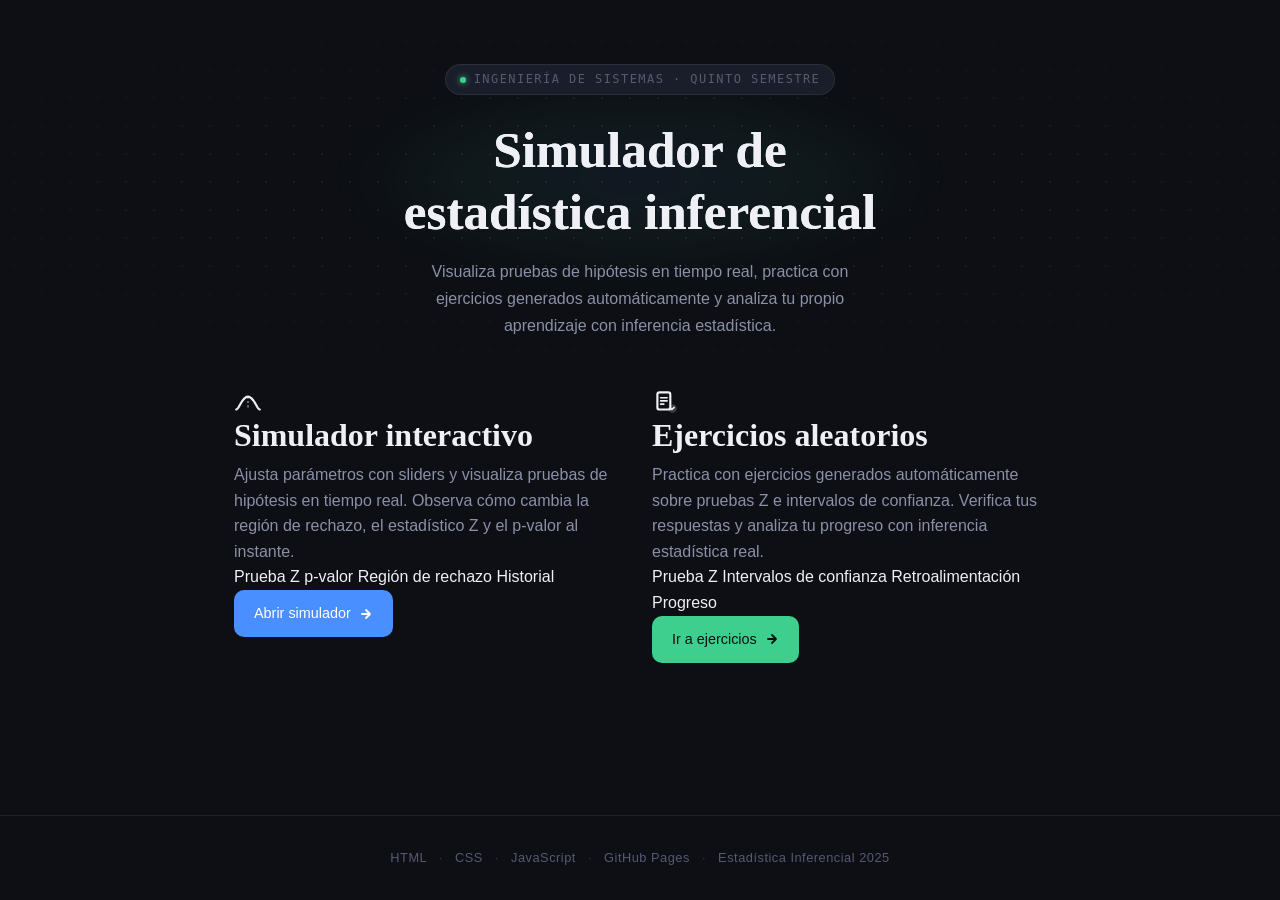
==== index.html @ 239229c5 "Correcion" ====
<!DOCTYPE html>
<html lang="es">
<head>
  <meta charset="UTF-8" />
  <meta name="viewport" content="width=device-width, initial-scale=1.0" />   <!--Para que se adapte a la escala de un telefono -->

  <title>Simulador de Estadística Inferencial</title>
  <meta name="description" content="Simulador interactivo de pruebas de hipótesis y
   generador de ejercicios. Proyecto de estadística inferencial — Ingeniería de Sistemas." /> <!--para navegadores -->
  <link rel="stylesheet" href="css/global.css" />
    <link rel="stylesheet" href="css/index.css" />

</head>
<body>

  <!-- ── Hero ──────────────────────────────────────────────── -->
  <section class="hero">
    <div class="hero__etiqueta">
      Ingeniería de Sistemas · Quinto semestre
    </div>

    <h1 class="hero__titulo">
      Simulador de<br>estadística inferencial
    </h1>

    <p class="hero__subtitulo">
      Visualiza pruebas de hipótesis en tiempo real,
      practica con ejercicios generados automáticamente
      y analiza tu propio aprendizaje con inferencia estadística.
    </p>
  </section>

  <!-- ── Cards ─────────────────────────────────────────────── -->
  <main class="cards-grid">

    <!-- Card 1: Simulador -->
    <article class="card card--azul">
      <div class="card__deco"></div>

      <div class="card__icon">
        <!-- Ícono: distribución normal / campana -->
        <svg viewBox="0 0 26 26" fill="none" xmlns="http://www.w3.org/2000/svg" aria-hidden="true">
          <path
            d="M2 20 C5 20, 7 8, 13 8 C19 8, 21 20, 24 20"
            stroke="currentColor" stroke-width="2"
            stroke-linecap="round" fill="none"
          />
          <line x1="13" y1="8" x2="13" y2="20" stroke="currentColor" stroke-width="1.5" stroke-dasharray="2 2" opacity="0.5"/>
        </svg>
      </div>

      <div class="card__meta">
        <h2 class="card__title">Simulador interactivo</h2>
        <p class="card__desc">
          Ajusta parámetros con sliders y visualiza pruebas de hipótesis
          en tiempo real. Observa cómo cambia la región de rechazo,
          el estadístico Z y el p-valor al instante.
        </p>
      </div>

      <div class="card__tags">
        <span class="tag">Prueba Z</span>
        <span class="tag">p-valor</span>
        <span class="tag">Región de rechazo</span>
        <span class="tag">Historial</span>
      </div>

      <div class="card__btn">
        <a href="html/simulador.html" class="btn btn--primary">
          Abrir simulador
          <svg width="14" height="14" viewBox="0 0 14 14" fill="none" aria-hidden="true">
            <path d="M3 7h8M7 3l4 4-4 4" stroke="currentColor" stroke-width="1.8" stroke-linecap="round" stroke-linejoin="round"/>
          </svg>
        </a>
      </div>
    </article>

    <!-- Card 2: Ejercicios -->
    <article class="card card--verde">
      <div class="card__deco"></div>

      <div class="card__icon">
        <!-- Ícono: lápiz / ejercicio -->
        <svg viewBox="0 0 26 26" fill="none" xmlns="http://www.w3.org/2000/svg" aria-hidden="true">
          <rect x="5" y="4" width="12" height="16" rx="2"
            stroke="currentColor" stroke-width="2" fill="none"/>
          <line x1="8" y1="9"  x2="14" y2="9"  stroke="currentColor" stroke-width="1.5" stroke-linecap="round"/>
          <line x1="8" y1="12" x2="14" y2="12" stroke="currentColor" stroke-width="1.5" stroke-linecap="round"/>
          <line x1="8" y1="15" x2="11" y2="15" stroke="currentColor" stroke-width="1.5" stroke-linecap="round"/>
          <circle cx="19" cy="19" r="4" fill="currentColor" opacity="0.2"/>
          <path d="M17.5 19l1 1 2-2" stroke="currentColor" stroke-width="1.5" stroke-linecap="round" stroke-linejoin="round"/>
        </svg>
      </div>

      <div class="card__meta">
        <h2 class="card__title">Ejercicios aleatorios</h2>
        <p class="card__desc">
          Practica con ejercicios generados automáticamente sobre
          pruebas Z e intervalos de confianza. Verifica tus respuestas
          y analiza tu progreso con inferencia estadística real.
        </p>
      </div>

      <div class="card__tags">
        <span class="tag">Prueba Z</span>
        <span class="tag">Intervalos de confianza</span>
        <span class="tag">Retroalimentación</span>
        <span class="tag">Progreso</span>
      </div>

      <div class="card__btn">
        <a href="html/ejercicios.html" class="btn btn--success">
          Ir a ejercicios
          <svg width="14" height="14" viewBox="0 0 14 14" fill="none" aria-hidden="true">
            <path d="M3 7h8M7 3l4 4-4 4" stroke="currentColor" stroke-width="1.8" stroke-linecap="round" stroke-linejoin="round"/>
          </svg>
        </a>
      </div>
    </article>

  </main>

  <!-- ── Footer ────────────────────────────────────────────── -->
  <footer class="footer">
    HTML <span>·</span> CSS <span>·</span> JavaScript
    <span>·</span> GitHub Pages
    <span>·</span> Estadística Inferencial 2025
  </footer>

</body>
</html>
---- css/global.css ----
:root {
  --bg-base:        #0d0f14;
  --bg-surface:     #13161e;
  --bg-elevated:    #1a1e2a;
  --bg-overlay:     #222636;

  --border-subtle:  rgba(255,255,255,0.07);
  --border-mid:     rgba(255,255,255,0.13);

  --text-primary:   #eef0f6;
  --text-secondary: #8b90a7;
  --text-muted:     #555a72;
  --text-inverse:   #0d0f14;

  --azul:           #4a8fff;
  --azul-dim:       rgba(74,143,255,0.15);
  --azul-hover:     #6aa3ff;

  --verde:          #3ecf8e;
  --verde-dim:      rgba(62,207,142,0.15);
  --verde-hover:    #5dd9a3;

  --acepta:         #3ecf8e;
  --acepta-bg:      rgba(62,207,142,0.12);
  --rechaza:        #f26565;
  --rechaza-bg:     rgba(242,101,101,0.12);
  --neutro-bg:      rgba(139,144,167,0.1);

  --font-display:   'DM Serif Display', Georgia, serif;
  --font-body:      'DM Sans', sans-serif;
  --font-mono:      'DM Mono', monospace;

  --sp-1:  4px;
  --sp-2:  8px;
  --sp-3:  12px;
  --sp-4:  16px;
  --sp-5:  20px;
  --sp-6:  24px;
  --sp-8:  32px;
  --sp-10: 40px;
  --sp-12: 48px;
  --sp-16: 64px;

  --r-sm:  6px;
  --r-md:  10px;
  --r-lg:  16px;
  --r-xl:  24px;

  --shadow-lg:  0 8px 32px rgba(0,0,0,0.55);

  --t: 0.18s ease;
}

*, *::before, *::after {
  box-sizing: border-box;
  margin: 0;
  padding: 0;
}

html {
  -webkit-font-smoothing: antialiased;
  scroll-behavior: smooth;
}

body {
  background-color: var(--bg-base);
  color: var(--text-primary);
  font-family: var(--font-body);
  font-size: 1rem;
  line-height: 1.6;
  min-height: 100vh;
}

img, svg { display: block; max-width: 100%; }
a { color: inherit; text-decoration: none; }
button { cursor: pointer; border: none; background: none; font-family: inherit; }
ul, ol { list-style: none; }

h1, h2, h3, h4 {
  font-family: var(--font-display);
  line-height: 1.2;
}

h1 { font-size: clamp(2rem, 5vw, 3.2rem); }
h2 { font-size: clamp(1.4rem, 3vw, 2rem); }
h3 { font-size: 1.2rem; }

p { color: var(--text-secondary); }

/* Navbar */
.navbar {
  position: sticky;
  top: 0;
  z-index: 100;
  background: var(--bg-base);
  border-bottom: 1px solid var(--border-subtle);
  padding: var(--sp-3) var(--sp-6);
  display: flex;
  align-items: center;
  gap: var(--sp-4);
  backdrop-filter: blur(12px);
}

.navbar__back {
  display: flex;
  align-items: center;
  gap: var(--sp-2);
  color: var(--text-secondary);
  font-size: 0.875rem;
  font-weight: 500;
  padding: var(--sp-1) var(--sp-3);
  border-radius: var(--r-sm);
  transition: color var(--t), background var(--t);
}

.navbar__back:hover {
  color: var(--text-primary);
  background: var(--bg-elevated);
}

.navbar__back svg {
  width: 16px;
  height: 16px;
  display: inline-block;
}

.navbar__title {
  font-size: 0.95rem;
  font-weight: 600;
  color: var(--text-primary);
}

/* Layout */
.container {
  width: 100%;
  max-width: 1100px;
  margin: 0 auto;
  padding: 0 var(--sp-6);
}

.container--narrow {
  max-width: 760px;
}

/* Botones */
.btn {
  display: inline-flex;
  align-items: center;
  justify-content: center;
  gap: var(--sp-2);
  padding: var(--sp-3) var(--sp-5);
  border-radius: var(--r-md);
  font-family: var(--font-body);
  font-size: 0.9rem;
  font-weight: 500;
  transition: all var(--t);
  white-space: nowrap;
}

.btn--primary {
  background: var(--azul);
  color: #fff;
}
.btn--primary:hover {
  background: var(--azul-hover);
  box-shadow: 0 0 20px rgba(74,143,255,0.35);
}

.btn--success {
  background: var(--verde);
  color: var(--text-inverse);
}
.btn--success:hover {
  background: var(--verde-hover);
  box-shadow: 0 0 20px rgba(62,207,142,0.35);
}

.btn--ghost {
  background: transparent;
  color: var(--text-secondary);
  border: 1px solid var(--border-mid);
}
.btn--ghost:hover {
  color: var(--text-primary);
  background: var(--bg-elevated);
}

.btn:disabled {
  opacity: 0.4;
  cursor: not-allowed;
  pointer-events: none;
}

/* Range */
input[type="range"] {
  -webkit-appearance: none;
  appearance: none;
  width: 100%;
  height: 4px;
  background: var(--bg-overlay);
  border-radius: 99px;
  outline: none;
  cursor: pointer;
}

input[type="range"]::-webkit-slider-thumb {
  -webkit-appearance: none;
  appearance: none;
  width: 18px;
  height: 18px;
  background: var(--azul);
  border-radius: 50%;
  box-shadow: 0 0 0 3px var(--azul-dim);
  transition: box-shadow var(--t);
}

input[type="range"]::-webkit-slider-thumb:hover {
  box-shadow: 0 0 0 5px var(--azul-dim);
}

input[type="range"]::-moz-range-thumb {
  width: 18px;
  height: 18px;
  background: var(--azul);
  border-radius: 50%;
  border: none;
  box-shadow: 0 0 0 3px var(--azul-dim);
}

/* Divisor */
.divider {
  height: 1px;
  background: var(--border-subtle);
  margin: var(--sp-6) 0;
}

/* Footer */
.footer {
  text-align: center;
  padding: var(--sp-8) var(--sp-6);
  color: var(--text-muted);
  font-size: 0.8rem;
  letter-spacing: 0.04em;
  border-top: 1px solid var(--border-subtle);
  margin-top: auto;
}

.footer span {
  opacity: 0.5;
  margin: 0 var(--sp-2);
}
---- css/index.css ----
body {
      display: flex;   /* vertical*/
      flex-direction: column;
      min-height: 100vh; /*Hace que el body tenga como altura mínima el 100% de la ventana del navegador. */
    }

    /* Hero -------------------------------------------------- */
    .hero {
      padding: var(--sp-16) var(--sp-6) var(--sp-12);
      text-align: center; 
      position: relative; /*Hace que el elemento pueda servir como referencia para elementos posicionados dentro de él.*/
      overflow: hidden; /*Oculta cualquier contenido que se salga del tamaño del contenedor.*/
    }

    /* Fondo decorativo: rejilla de puntos sutil */
    .hero::before {  /* crea una capa falsa sobre .hero*/
      content: ''; /*Obligatorio en sub elementos, si esgtabn basios simplemente no aparecen */
      position: absolute;  /*Hace que el elemento pueda colocarse libremente dentro de .hero.*/
      inset: 0; /*Todo el tamaño en el contenedor */
      background-image:
        radial-gradient(circle, rgba(255,255,255,0.06) 1px, transparent 1px); /* fondo de puntos */
      background-size: 28px 28px; /* se repite este cierto tiempo */
      pointer-events: none; /* ignorara todos los cliks y/o eventos */
      mask-image: radial-gradient(ellipse 80% 60% at 50% 50%, black 30%, transparent 100%); /* crea elipse con tamaño centrada que se ve en el centro y se transparentan */
    }

    /* Halos de color detrás del título */
    .hero::after {
      content: '';
      position: absolute;
      top: 20%;
      transform: translateX(-50%);
      width: 600px;
      height: 200px;
      background: radial-gradient(
        ellipse at center,
        rgba(74,143,255,0.08) 0%,
        rgba(62,207,142,0.05) 45%,
        transparent 70%
      );
      pointer-events: none;
      filter: blur(20px); /* difumina */
    }

    .hero__etiqueta {
      display: inline-flex; /* solo ocupa lo necesario*/
      align-items: center;
      gap: var(--sp-2);
      font-family: var(--font-mono);
      font-size: 0.75rem;
      letter-spacing: 0.12em; /*separa letras */
      text-transform: uppercase; /*mayuscukla transofmra*/
      color: var(--text-muted);
      background: var(--bg-elevated);
      border: 1px solid var(--border-subtle);
      padding: 5px 14px;
      border-radius: 99px;
      margin-bottom: var(--sp-6);
      position: relative;
      z-index: 1; /*lo coloca ensima */
    }

    .hero__etiqueta::before { /* Crea un elemento falso antes del texto*/
      content: '';
      width: 6px;
      height: 6px;
      background: var(--verde);
      border-radius: 50%;
      box-shadow: 0 0 6px var(--verde);
      animation: pulso 2.4s ease-in-out infinite;  /*suave;rapido;suave*/
    }

    @keyframes pulso {
      0%, 100% { opacity: 1; }
      50%       { opacity: 0.3; }
    }

    .hero__titulo {
      position: relative;
      z-index: 1; 
      margin-bottom: var(--sp-4);
      /* Efecto de texto con gradiente sutil */
      background: var(--text-primary);
      background-clip: text; /*aplica el color a el text y no al componente */
    }

    
.hero__subtitulo {
  position: relative;
  z-index: 1;
  font-size: 1rem; /*1rem = 16px*/
  color: var(--text-secondary);
  max-width: 480px;
  margin: 0 auto; /*isz dere automatico */ 
  line-height: 1.7; /* Espacio entre líneas.*/
    animation: aparecer 0.5s ease/*Empieza y termina suave.*/ 0.18s both; /*Evita glitches visuales.*/

}
 @keyframes aparecer {
  from { opacity: 0; transform: translateY(12px); } /*inicial*/
  to   { opacity: 1; transform: translateY(0); } /*final*/
}


/* ── Cards grid ──────────────────────────────────────────── */
.cards-grid {
  display: grid;
  grid-template-columns: 1fr 1fr;/*Define las columnas. fracccion espacio disponible */
  gap: var(--sp-6);
  max-width: 860px;
  margin: 0 auto;
  padding: 0 var(--sp-6) var(--sp-16); /* arriba lados abajo */
}
 
.card {
  animation: subirCard 0.55s ease both;
}
 
.card:nth-child(1) { animation-delay: 0.08s; } /*Selecciona el PRIMER hijo.*/
.card:nth-child(2) { animation-delay: 0.18s; }
 
@keyframes subirCard {
  from { opacity: 0; transform: translateY(20px); }
  to   { opacity: 1; transform: translateY(0); }
}
 
.card__icon svg { width: 28px; height: 28px; }
 
.card__meta {
  display: flex;
  flex-direction: column;
  gap: var(--sp-2);
}
 
/* ── Responsive ──────────────────────────────────────────── */
@media (max-width: 640px) {  /* adapta a telefonos */ /*probar*/
  .cards-grid {
    grid-template-columns: 1fr;
    padding: 0 var(--sp-4) var(--sp-10);
  }
 
  .hero {
    padding: var(--sp-10) var(--sp-4) var(--sp-8);
  }
}
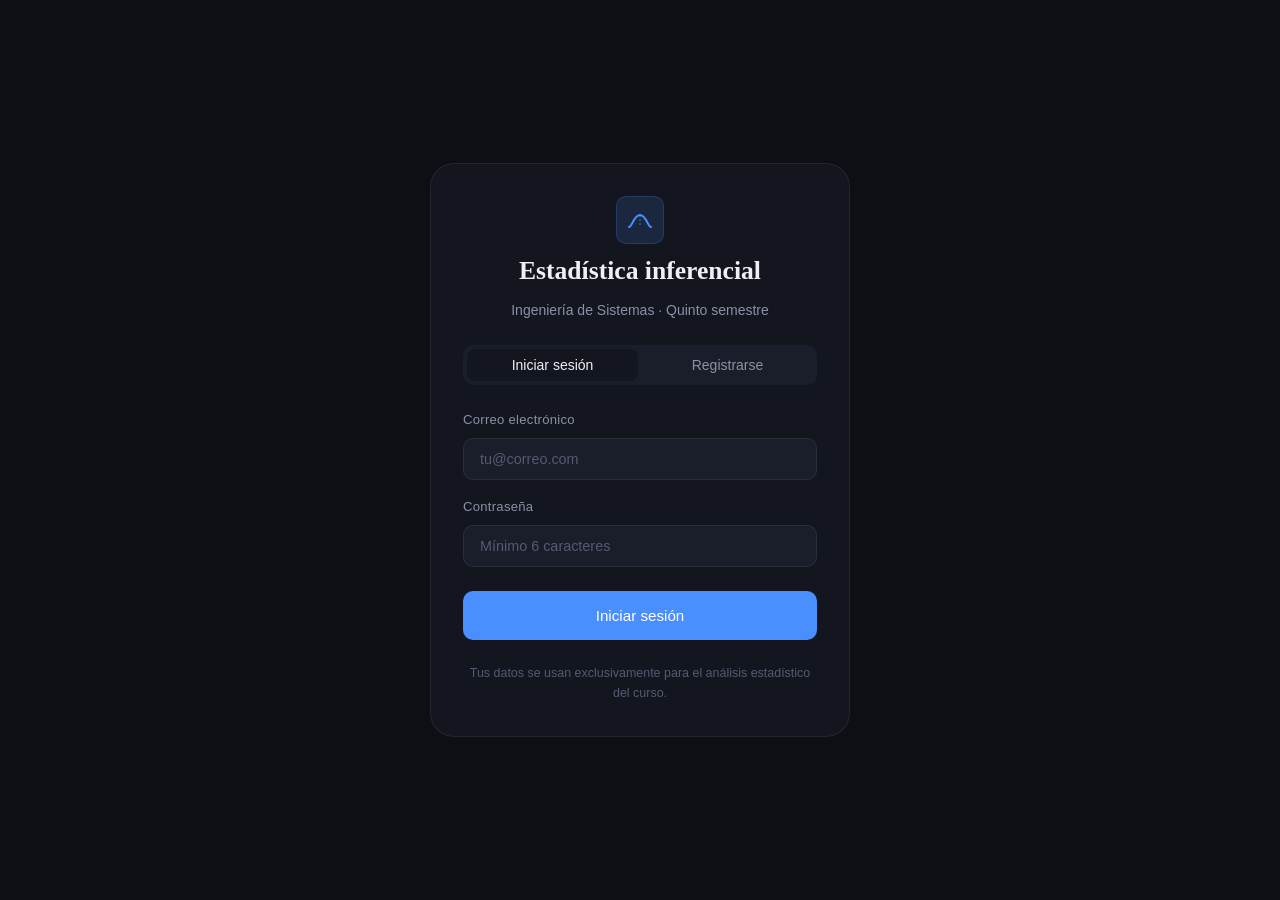
==== commit 868df246: "Se actualiza el registro, se agrega un login y un registro, asi como se activa una base de datos onl" ====
--- a/index.html
+++ b/index.html
@@ -2,130 +2,96 @@
 <html lang="es">
 <head>
   <meta charset="UTF-8" />
-  <meta name="viewport" content="width=device-width, initial-scale=1.0" />   <!--Para que se adapte a la escala de un telefono -->
-
-  <title>Simulador de Estadística Inferencial</title>
-  <meta name="description" content="Simulador interactivo de pruebas de hipótesis y
-   generador de ejercicios. Proyecto de estadística inferencial — Ingeniería de Sistemas." /> <!--para navegadores -->
+  <meta name="viewport" content="width=device-width, initial-scale=1.0" />
+  <title>Iniciar sesión — Estadística Inferencial</title>
   <link rel="stylesheet" href="css/global.css" />
-    <link rel="stylesheet" href="css/index.css" />
-
+  <link rel="stylesheet" href="css/index.css" />
 </head>
 <body>
 
-  <!-- ── Hero ──────────────────────────────────────────────── -->
-  <section class="hero">
-    <div class="hero__etiqueta">
-      Ingeniería de Sistemas · Quinto semestre
+  <!-- ── Card principal ──────────────────────────────────────── -->
+  <div class="login-card">
+
+    <!-- Cabecera: ícono + título -->
+    <div class="login-card__header">
+      <div class="login-card__icono">
+        <!-- Ícono: distribución normal / campana -->
+        <svg width="26" height="26" viewBox="0 0 26 26" fill="none" aria-hidden="true">
+          <path d="M2 20 C5 20, 7 8, 13 8 C19 8, 21 20, 24 20"
+            stroke="currentColor" stroke-width="2" stroke-linecap="round"/>
+          <line x1="13" y1="8" x2="13" y2="20"
+            stroke="currentColor" stroke-width="1.5" stroke-dasharray="2 2" opacity="0.5"/>
+        </svg>
+      </div>
+      <h1 class="login-card__titulo">Estadística inferencial</h1>
+      <p class="login-card__subtitulo">Ingeniería de Sistemas · Quinto semestre</p>
     </div>
 
-    <h1 class="hero__titulo">
-      Simulador de<br>estadística inferencial
-    </h1>
+    <!-- Toggle: cambia entre login y registro -->
+    <div class="login-toggle">
+      <button class="login-toggle__btn activo" id="btn-modo-login"
+              onclick="cambiarModo('login')">
+        Iniciar sesión
+      </button>
+      <button class="login-toggle__btn" id="btn-modo-registro"
+              onclick="cambiarModo('registro')">
+        Registrarse
+      </button>
+    </div>
 
-    <p class="hero__subtitulo">
-      Visualiza pruebas de hipótesis en tiempo real,
-      practica con ejercicios generados automáticamente
-      y analiza tu propio aprendizaje con inferencia estadística.
-    </p>
-  </section>
+    <!-- Campos del formulario -->
+    <div class="login-campos">
 
-  <!-- ── Cards ─────────────────────────────────────────────── -->
-  <main class="cards-grid">
-
-    <!-- Card 1: Simulador -->
-    <article class="card card--azul">
-      <div class="card__deco"></div>
-
-      <div class="card__icon">
-        <!-- Ícono: distribución normal / campana -->
-        <svg viewBox="0 0 26 26" fill="none" xmlns="http://www.w3.org/2000/svg" aria-hidden="true">
-          <path
-            d="M2 20 C5 20, 7 8, 13 8 C19 8, 21 20, 24 20"
-            stroke="currentColor" stroke-width="2"
-            stroke-linecap="round" fill="none"
-          />
-          <line x1="13" y1="8" x2="13" y2="20" stroke="currentColor" stroke-width="1.5" stroke-dasharray="2 2" opacity="0.5"/>
-        </svg>
+      <!-- Campo nombre: solo visible en modo registro -->
+      <div class="campo-grupo" id="campo-nombre" style="display:none;">
+        <label for="input-nombre">Nombre completo</label>
+        <input type="text" id="input-nombre"
+               placeholder="Ej: Juan Pérez" autocomplete="name" />
       </div>
 
-      <div class="card__meta">
-        <h2 class="card__title">Simulador interactivo</h2>
-        <p class="card__desc">
-          Ajusta parámetros con sliders y visualiza pruebas de hipótesis
-          en tiempo real. Observa cómo cambia la región de rechazo,
-          el estadístico Z y el p-valor al instante.
-        </p>
+      <!-- Campo código: solo visible en modo registro -->
+      <div class="campo-grupo" id="campo-codigo" style="display:none;">
+        <label for="input-codigo">Código estudiantil</label>
+        <input type="text" id="input-codigo"
+               placeholder="Ej: 2023115089" autocomplete="off" />
       </div>
 
-      <div class="card__tags">
-        <span class="tag">Prueba Z</span>
-        <span class="tag">p-valor</span>
-        <span class="tag">Región de rechazo</span>
-        <span class="tag">Historial</span>
+      <!-- Email: siempre visible -->
+      <div class="campo-grupo">
+        <label for="input-email">Correo electrónico</label>
+        <input type="email" id="input-email"
+               placeholder="tu@correo.com" autocomplete="email" />
       </div>
 
-      <div class="card__btn">
-        <a href="html/simulador.html" class="btn btn--primary">
-          Abrir simulador
-          <svg width="14" height="14" viewBox="0 0 14 14" fill="none" aria-hidden="true">
-            <path d="M3 7h8M7 3l4 4-4 4" stroke="currentColor" stroke-width="1.8" stroke-linecap="round" stroke-linejoin="round"/>
-          </svg>
-        </a>
-      </div>
-    </article>
-
-    <!-- Card 2: Ejercicios -->
-    <article class="card card--verde">
-      <div class="card__deco"></div>
-
-      <div class="card__icon">
-        <!-- Ícono: lápiz / ejercicio -->
-        <svg viewBox="0 0 26 26" fill="none" xmlns="http://www.w3.org/2000/svg" aria-hidden="true">
-          <rect x="5" y="4" width="12" height="16" rx="2"
-            stroke="currentColor" stroke-width="2" fill="none"/>
-          <line x1="8" y1="9"  x2="14" y2="9"  stroke="currentColor" stroke-width="1.5" stroke-linecap="round"/>
-          <line x1="8" y1="12" x2="14" y2="12" stroke="currentColor" stroke-width="1.5" stroke-linecap="round"/>
-          <line x1="8" y1="15" x2="11" y2="15" stroke="currentColor" stroke-width="1.5" stroke-linecap="round"/>
-          <circle cx="19" cy="19" r="4" fill="currentColor" opacity="0.2"/>
-          <path d="M17.5 19l1 1 2-2" stroke="currentColor" stroke-width="1.5" stroke-linecap="round" stroke-linejoin="round"/>
-        </svg>
+      <!-- Contraseña: siempre visible -->
+      <div class="campo-grupo">
+        <label for="input-password">Contraseña</label>
+        <input type="password" id="input-password"
+               placeholder="Mínimo 6 caracteres" autocomplete="current-password" />
       </div>
 
-      <div class="card__meta">
-        <h2 class="card__title">Ejercicios aleatorios</h2>
-        <p class="card__desc">
-          Practica con ejercicios generados automáticamente sobre
-          pruebas Z e intervalos de confianza. Verifica tus respuestas
-          y analiza tu progreso con inferencia estadística real.
-        </p>
-      </div>
+    </div>
 
-      <div class="card__tags">
-        <span class="tag">Prueba Z</span>
-        <span class="tag">Intervalos de confianza</span>
-        <span class="tag">Retroalimentación</span>
-        <span class="tag">Progreso</span>
-      </div>
+    <!-- Mensaje de error (auth.js lo muestra si algo falla) -->
+    <div class="login-error" id="login-error"></div>
 
-      <div class="card__btn">
-        <a href="html/ejercicios.html" class="btn btn--success">
-          Ir a ejercicios
-          <svg width="14" height="14" viewBox="0 0 14 14" fill="none" aria-hidden="true">
-            <path d="M3 7h8M7 3l4 4-4 4" stroke="currentColor" stroke-width="1.8" stroke-linecap="round" stroke-linejoin="round"/>
-          </svg>
-        </a>
-      </div>
-    </article>
+    <!-- Mensaje de éxito (auth.js lo muestra al registrarse) -->
+    <div class="login-exito" id="login-exito"></div>
 
-  </main>
+    <!-- Botón principal: su texto cambia según el modo -->
+    <button class="btn btn--primary" id="btn-submit" onclick="submitFormulario()">
+      Iniciar sesión
+    </button>
 
-  <!-- ── Footer ────────────────────────────────────────────── -->
-  <footer class="footer">
-    HTML <span>·</span> CSS <span>·</span> JavaScript
-    <span>·</span> GitHub Pages
-    <span>·</span> Estadística Inferencial 2025
-  </footer>
+    <!-- Footer informativo -->
+    <p class="login-card__footer">
+      Tus datos se usan exclusivamente para el análisis estadístico del curso.
+    </p>
+
+  </div>
+
+  <!-- auth.js maneja toda la lógica de este formulario -->
+  <script src="js/auth.js"></script>
 
 </body>
 </html>
--- a/css/index.css
+++ b/css/index.css
@@ -1,147 +1,193 @@
+/* ============================================================
+   login.css — Estilos exclusivos de login.html
+   Reutiliza variables y botones de global.css
+   ============================================================ */
 
-    body {
-      display: flex;   /* vertical*/
-      flex-direction: column;
-      min-height: 100vh; /*Hace que el body tenga como altura mínima el 100% de la ventana del navegador. */
-    }
-
-    /* Hero -------------------------------------------------- */
-    .hero {
-      padding: var(--sp-16) var(--sp-6) var(--sp-12);
-      text-align: center; 
-      position: relative; /*Hace que el elemento pueda servir como referencia para elementos posicionados dentro de él.*/
-      overflow: hidden; /*Oculta cualquier contenido que se salga del tamaño del contenedor.*/
-    }
-
-    /* Fondo decorativo: rejilla de puntos sutil */
-    .hero::before {  /* crea una capa falsa sobre .hero*/
-      content: ''; /*Obligatorio en sub elementos, si esgtabn basios simplemente no aparecen */
-      position: absolute;  /*Hace que el elemento pueda colocarse libremente dentro de .hero.*/
-      inset: 0; /*Todo el tamaño en el contenedor */
-      background-image:
-        radial-gradient(circle, rgba(255,255,255,0.06) 1px, transparent 1px); /* fondo de puntos */
-      background-size: 28px 28px; /* se repite este cierto tiempo */
-      pointer-events: none; /* ignorara todos los cliks y/o eventos */
-      mask-image: radial-gradient(ellipse 80% 60% at 50% 50%, black 30%, transparent 100%); /* crea elipse con tamaño centrada que se ve en el centro y se transparentan */
-    }
-
-    /* Halos de color detrás del título */
-    .hero::after {
-      content: '';
-      position: absolute;
-      top: 20%;
-      transform: translateX(-50%);
-      width: 600px;
-      height: 200px;
-      background: radial-gradient(
-        ellipse at center,
-        rgba(74,143,255,0.08) 0%,
-        rgba(62,207,142,0.05) 45%,
-        transparent 70%
-      );
-      pointer-events: none;
-      filter: blur(20px); /* difumina */
-    }
-
-    .hero__etiqueta {
-      display: inline-flex; /* solo ocupa lo necesario*/
-      align-items: center;
-      gap: var(--sp-2);
-      font-family: var(--font-mono);
-      font-size: 0.75rem;
-      letter-spacing: 0.12em; /*separa letras */
-      text-transform: uppercase; /*mayuscukla transofmra*/
-      color: var(--text-muted);
-      background: var(--bg-elevated);
-      border: 1px solid var(--border-subtle);
-      padding: 5px 14px;
-      border-radius: 99px;
-      margin-bottom: var(--sp-6);
-      position: relative;
-      z-index: 1; /*lo coloca ensima */
-    }
-
-    .hero__etiqueta::before { /* Crea un elemento falso antes del texto*/
-      content: '';
-      width: 6px;
-      height: 6px;
-      background: var(--verde);
-      border-radius: 50%;
-      box-shadow: 0 0 6px var(--verde);
-      animation: pulso 2.4s ease-in-out infinite;  /*suave;rapido;suave*/
-    }
-
-    @keyframes pulso {
-      0%, 100% { opacity: 1; }
-      50%       { opacity: 0.3; }
-    }
-
-    .hero__titulo {
-      position: relative;
-      z-index: 1; 
-      margin-bottom: var(--sp-4);
-      /* Efecto de texto con gradiente sutil */
-      background: var(--text-primary);
-      background-clip: text; /*aplica el color a el text y no al componente */
-    }
-
-    
-.hero__subtitulo {
-  position: relative;
-  z-index: 1;
-  font-size: 1rem; /*1rem = 16px*/
-  color: var(--text-secondary);
-  max-width: 480px;
-  margin: 0 auto; /*isz dere automatico */ 
-  line-height: 1.7; /* Espacio entre líneas.*/
-    animation: aparecer 0.5s ease/*Empieza y termina suave.*/ 0.18s both; /*Evita glitches visuales.*/
-
-}
- @keyframes aparecer {
-  from { opacity: 0; transform: translateY(12px); } /*inicial*/
-  to   { opacity: 1; transform: translateY(0); } /*final*/
+/* ── Layout: centrado vertical y horizontal ───────────────── */
+body {
+  display: flex;
+  flex-direction: column;
+  align-items: center;
+  justify-content: center;
+  min-height: 100vh;
+  padding: var(--sp-6);
 }
 
+/* ── Card del formulario ──────────────────────────────────── */
+.login-card {
+  width: 100%;
+  max-width: 420px;
+  background: var(--bg-surface);
+  border: 1px solid var(--border-subtle);
+  border-radius: var(--r-xl);
+  padding: var(--sp-8);
+  display: flex;
+  flex-direction: column;
+  gap: var(--sp-6);
+}
 
-/* ── Cards grid ──────────────────────────────────────────── */
-.cards-grid {
-  display: grid;
-  grid-template-columns: 1fr 1fr;/*Define las columnas. fracccion espacio disponible */
-  gap: var(--sp-6);
-  max-width: 860px;
-  margin: 0 auto;
-  padding: 0 var(--sp-6) var(--sp-16); /* arriba lados abajo */
+/* ── Cabecera de la card: logo + título ───────────────────── */
+.login-card__header {
+  text-align: center;
+  display: flex;
+  flex-direction: column;
+  align-items: center;
+  gap: var(--sp-3);
 }
- 
-.card {
-  animation: subirCard 0.55s ease both;
+
+/* Ícono decorativo arriba del título */
+.login-card__icono {
+  width: 48px;
+  height: 48px;
+  background: var(--azul-dim);
+  border: 1px solid rgba(74,143,255,0.2);
+  border-radius: var(--r-md);
+  display: flex;
+  align-items: center;
+  justify-content: center;
+  color: var(--azul);
 }
- 
-.card:nth-child(1) { animation-delay: 0.08s; } /*Selecciona el PRIMER hijo.*/
-.card:nth-child(2) { animation-delay: 0.18s; }
- 
-@keyframes subirCard {
-  from { opacity: 0; transform: translateY(20px); }
-  to   { opacity: 1; transform: translateY(0); }
+
+.login-card__titulo {
+  font-family: var(--font-display);
+  font-size: 1.6rem;
+  color: var(--text-primary);
 }
- 
-.card__icon svg { width: 28px; height: 28px; }
- 
-.card__meta {
+
+.login-card__subtitulo {
+  font-size: 0.875rem;
+  color: var(--text-secondary);
+  margin: 0;
+}
+
+/* ── Toggle: Iniciar sesión / Registrarse ─────────────────── */
+.login-toggle {
+  display: flex;
+  background: var(--bg-elevated);
+  border-radius: var(--r-md);
+  padding: 4px;
+  gap: 4px;
+}
+
+.login-toggle__btn {
+  flex: 1;
+  padding: var(--sp-2) var(--sp-3);
+  border-radius: calc(var(--r-md) - 2px);
+  font-size: 0.875rem;
+  font-weight: 500;
+  color: var(--text-secondary);
+  transition: all var(--t);
+  text-align: center;
+}
+
+/* Estado activo del toggle */
+.login-toggle__btn.activo {
+  background: var(--bg-surface);
+  color: var(--text-primary);
+  box-shadow: var(--shadow-sm);
+}
+
+/* ── Campos del formulario ────────────────────────────────── */
+.login-campos {
+  display: flex;
+  flex-direction: column;
+  gap: var(--sp-4);
+}
+
+/* Grupo: label + input */
+.campo-grupo {
   display: flex;
   flex-direction: column;
   gap: var(--sp-2);
 }
- 
-/* ── Responsive ──────────────────────────────────────────── */
-@media (max-width: 640px) {  /* adapta a telefonos */ /*probar*/
-  .cards-grid {
-    grid-template-columns: 1fr;
-    padding: 0 var(--sp-4) var(--sp-10);
+
+.campo-grupo label {
+  font-size: 0.82rem;
+  font-weight: 500;
+  color: var(--text-secondary);
+  letter-spacing: 0.02em;
+}
+
+/* Input de texto estilizado con el sistema de diseño */
+.campo-grupo input {
+  width: 100%;
+  background: var(--bg-elevated);
+  border: 1px solid var(--border-subtle);
+  border-radius: var(--r-md);
+  padding: var(--sp-3) var(--sp-4);
+  font-family: var(--font-body);
+  font-size: 0.9rem;
+  color: var(--text-primary);
+  outline: none;
+  transition: border-color var(--t), box-shadow var(--t);
+}
+
+/* Efecto focus: borde azul + sombra sutil */
+.campo-grupo input:focus {
+  border-color: var(--azul);
+  box-shadow: 0 0 0 3px var(--azul-dim);
+}
+
+.campo-grupo input::placeholder {
+  color: var(--text-muted);
+}
+
+/* ── Mensaje de error ─────────────────────────────────────── */
+.login-error {
+  font-size: 0.85rem;
+  color: var(--rechaza);
+  background: var(--rechaza-bg);
+  border: 1px solid rgba(242,101,101,0.2);
+  border-radius: var(--r-md);
+  padding: var(--sp-3) var(--sp-4);
+  display: none; /* oculto por defecto, auth.js lo muestra */
+  text-align: center;
+}
+
+.login-error.visible {
+  display: block;
+}
+
+/* ── Mensaje de éxito ─────────────────────────────────────── */
+.login-exito {
+  font-size: 0.85rem;
+  color: var(--acepta);
+  background: var(--acepta-bg);
+  border: 1px solid rgba(62,207,142,0.2);
+  border-radius: var(--r-md);
+  padding: var(--sp-3) var(--sp-4);
+  display: none;
+  text-align: center;
+}
+
+.login-exito.visible {
+  display: block;
+}
+
+/* ── Botón principal del formulario ───────────────────────── */
+.login-card .btn {
+  width: 100%;
+  padding: var(--sp-4);
+  font-size: 0.95rem;
+}
+
+/* Estado cargando: deshabilita el botón y muestra puntos */
+.login-card .btn.cargando {
+  opacity: 0.7;
+  cursor: not-allowed;
+  pointer-events: none;
+}
+
+/* ── Footer de la card ────────────────────────────────────── */
+.login-card__footer {
+  text-align: center;
+  font-size: 0.78rem;
+  color: var(--text-muted);
+}
+
+/* ── Responsive: en pantallas muy pequeñas quita padding ──── */
+@media (max-width: 480px) {
+  .login-card {
+    padding: var(--sp-6);
   }
- 
-  .hero {
-    padding: var(--sp-10) var(--sp-4) var(--sp-8);
-  }
-}
- +}
